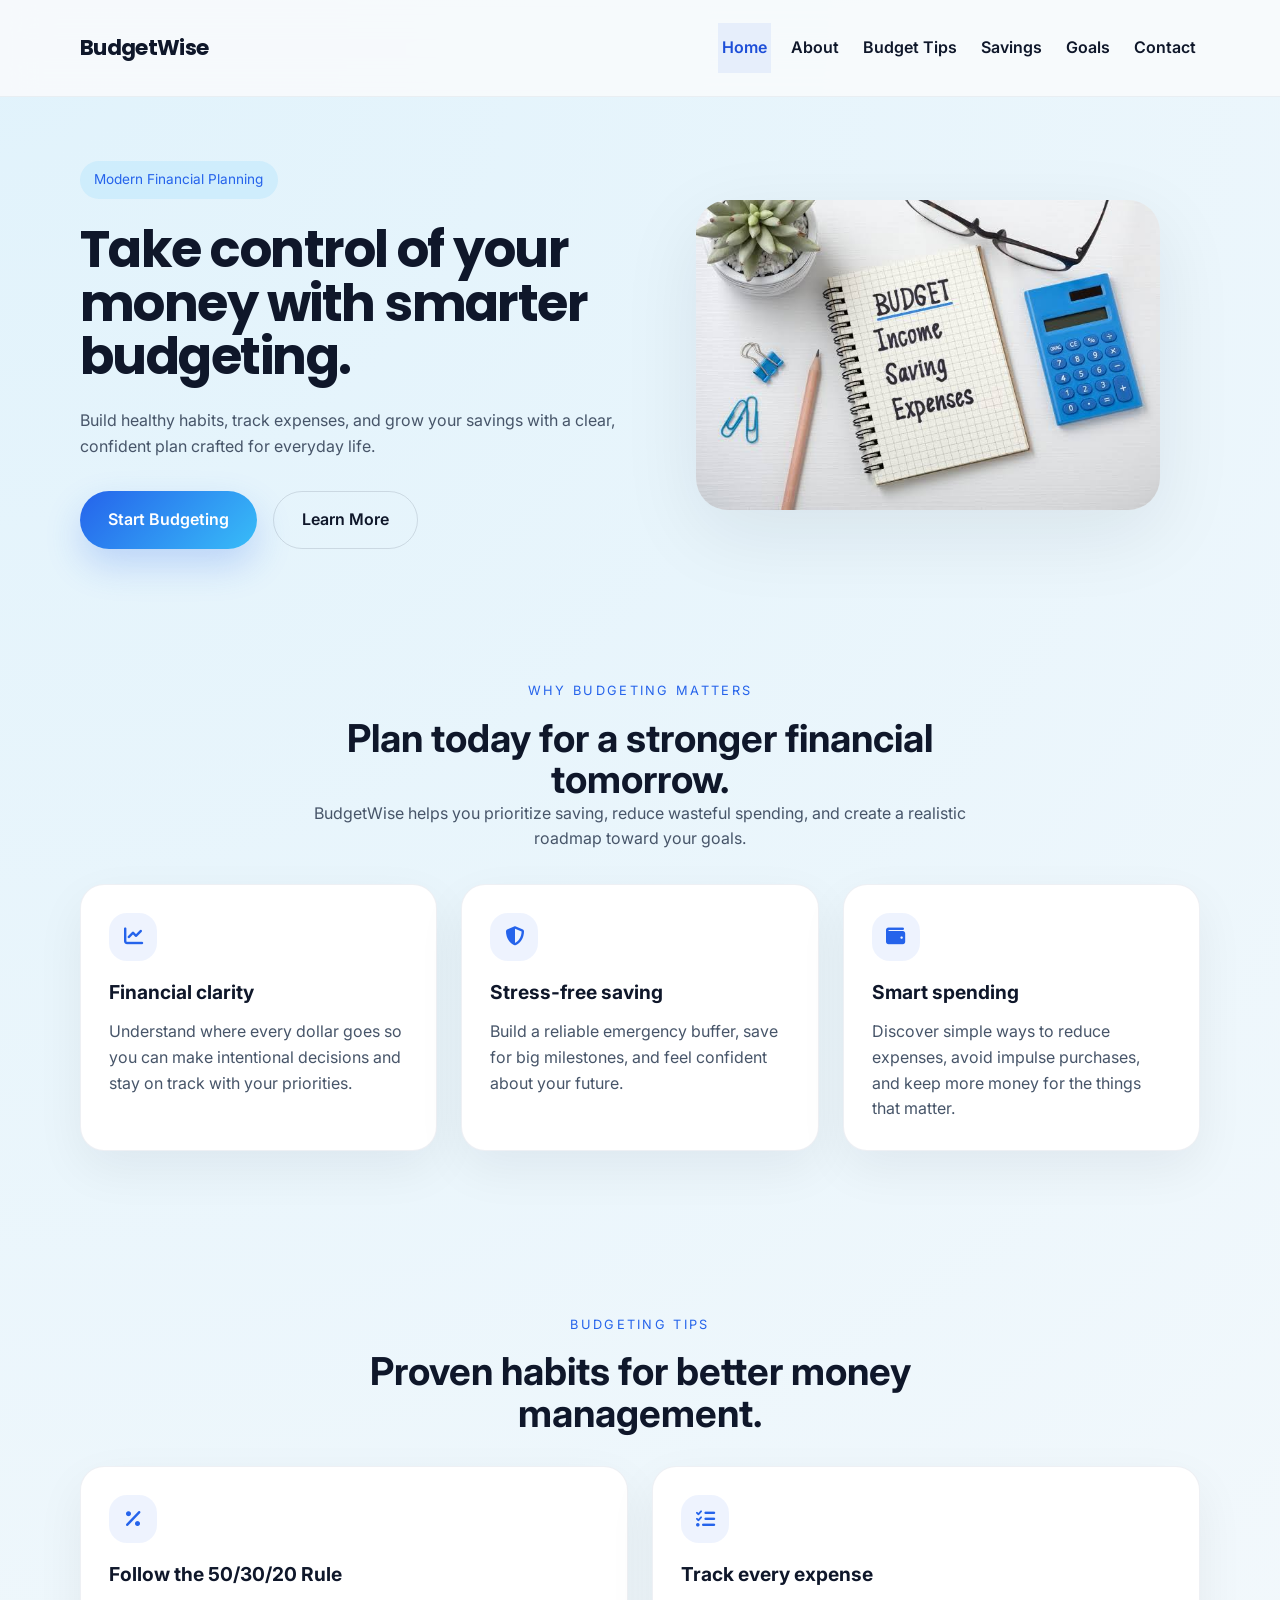
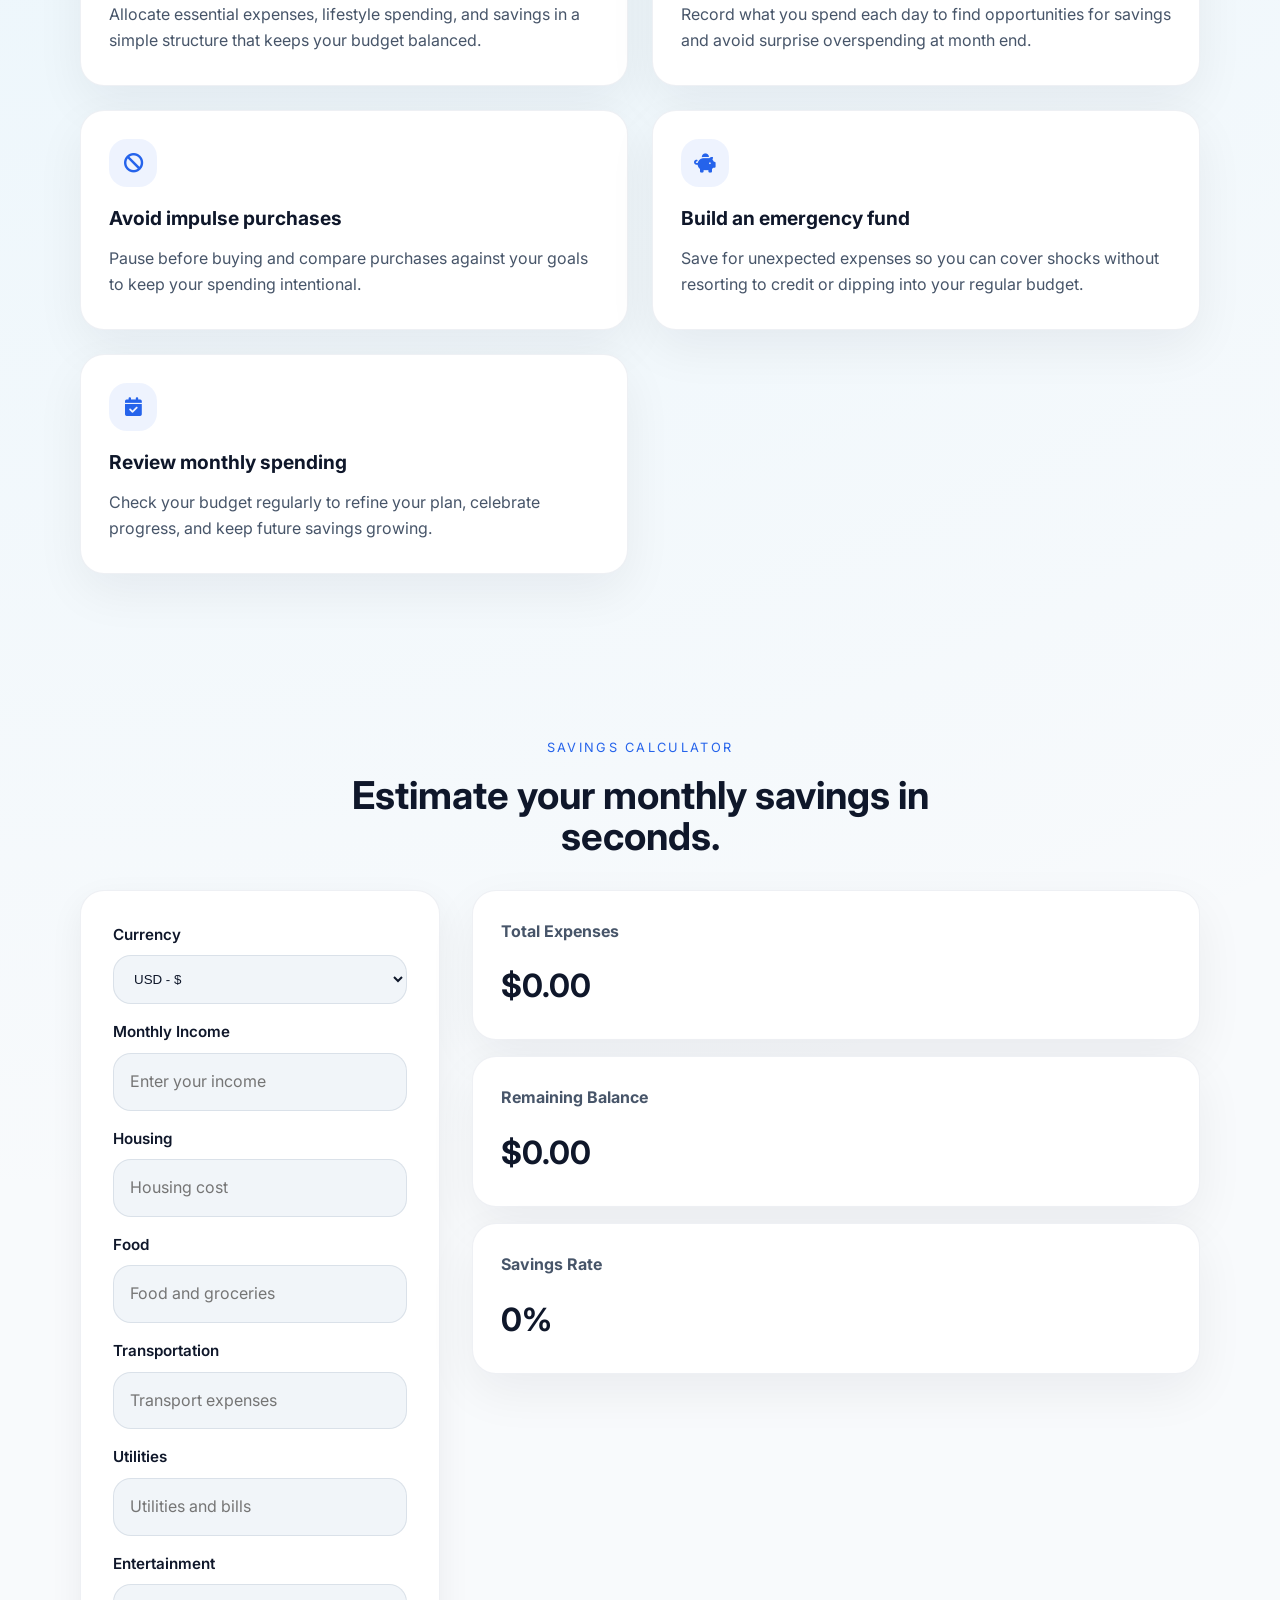
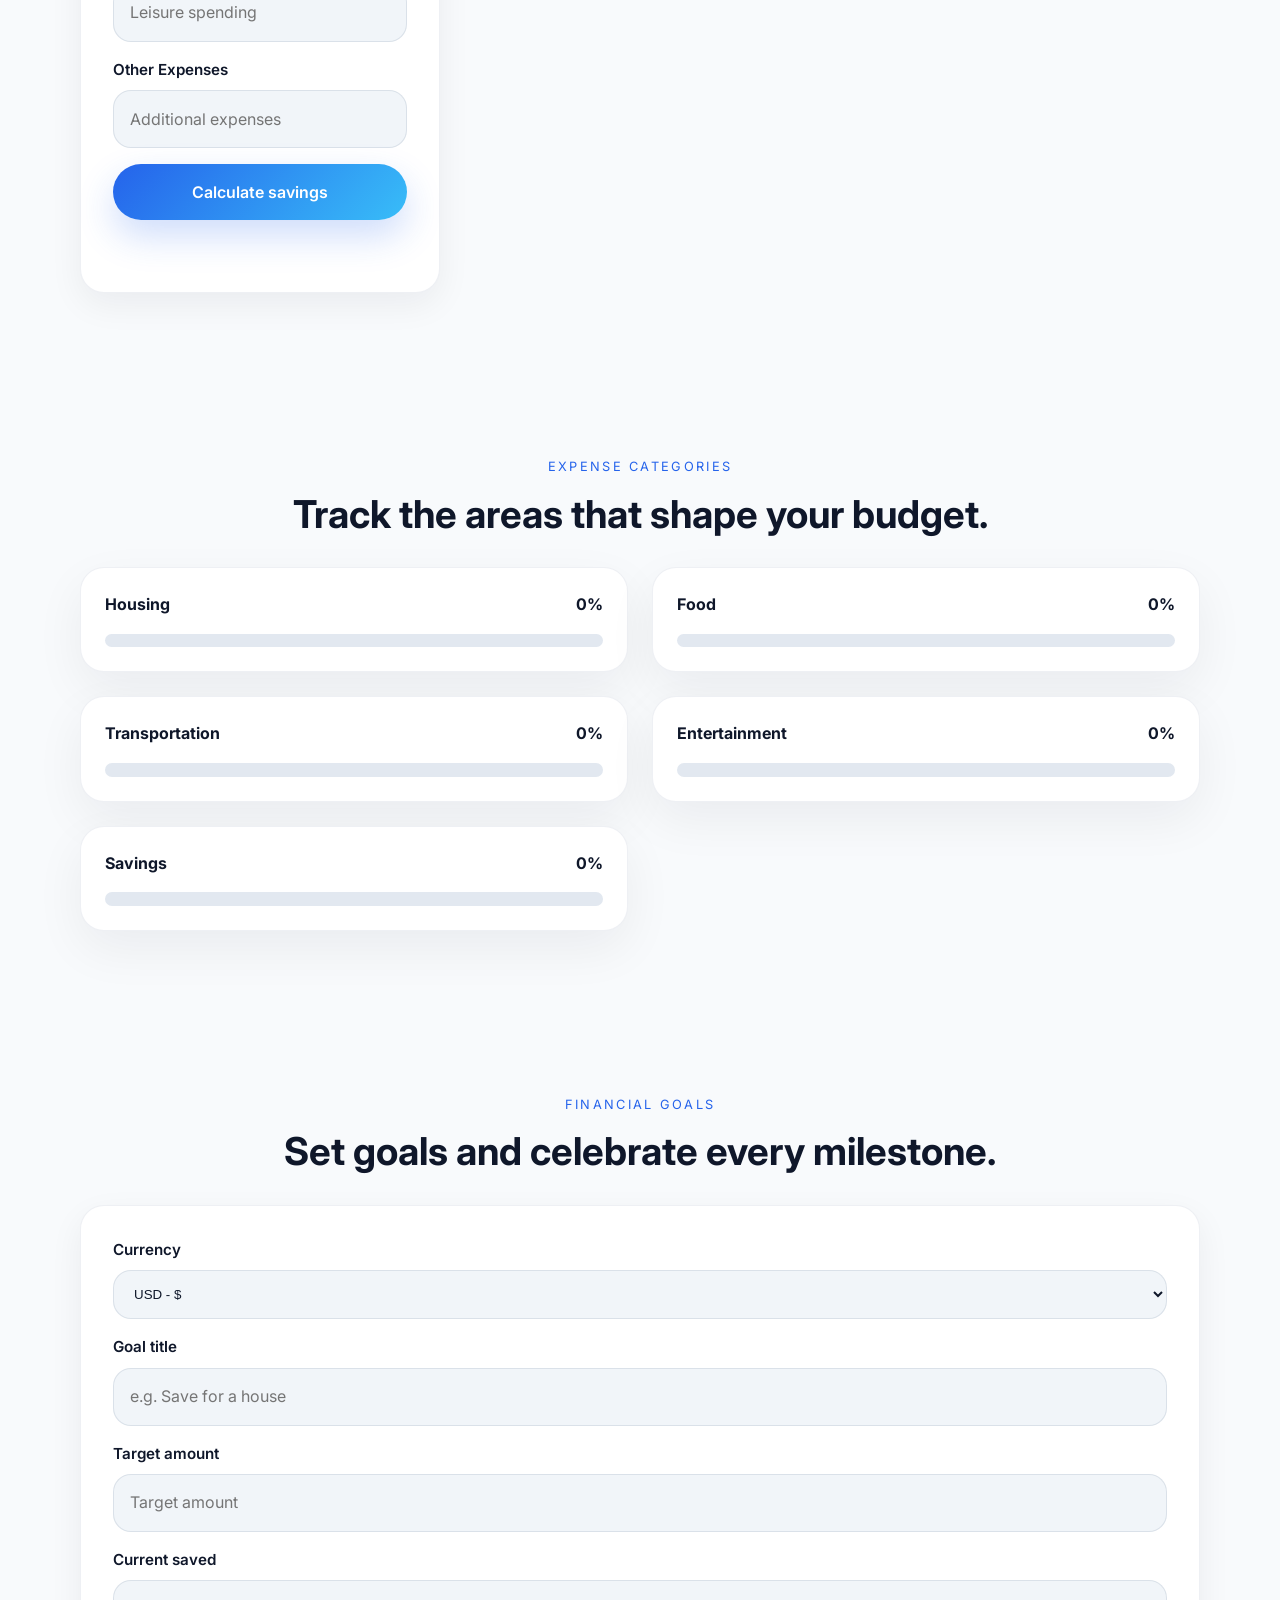
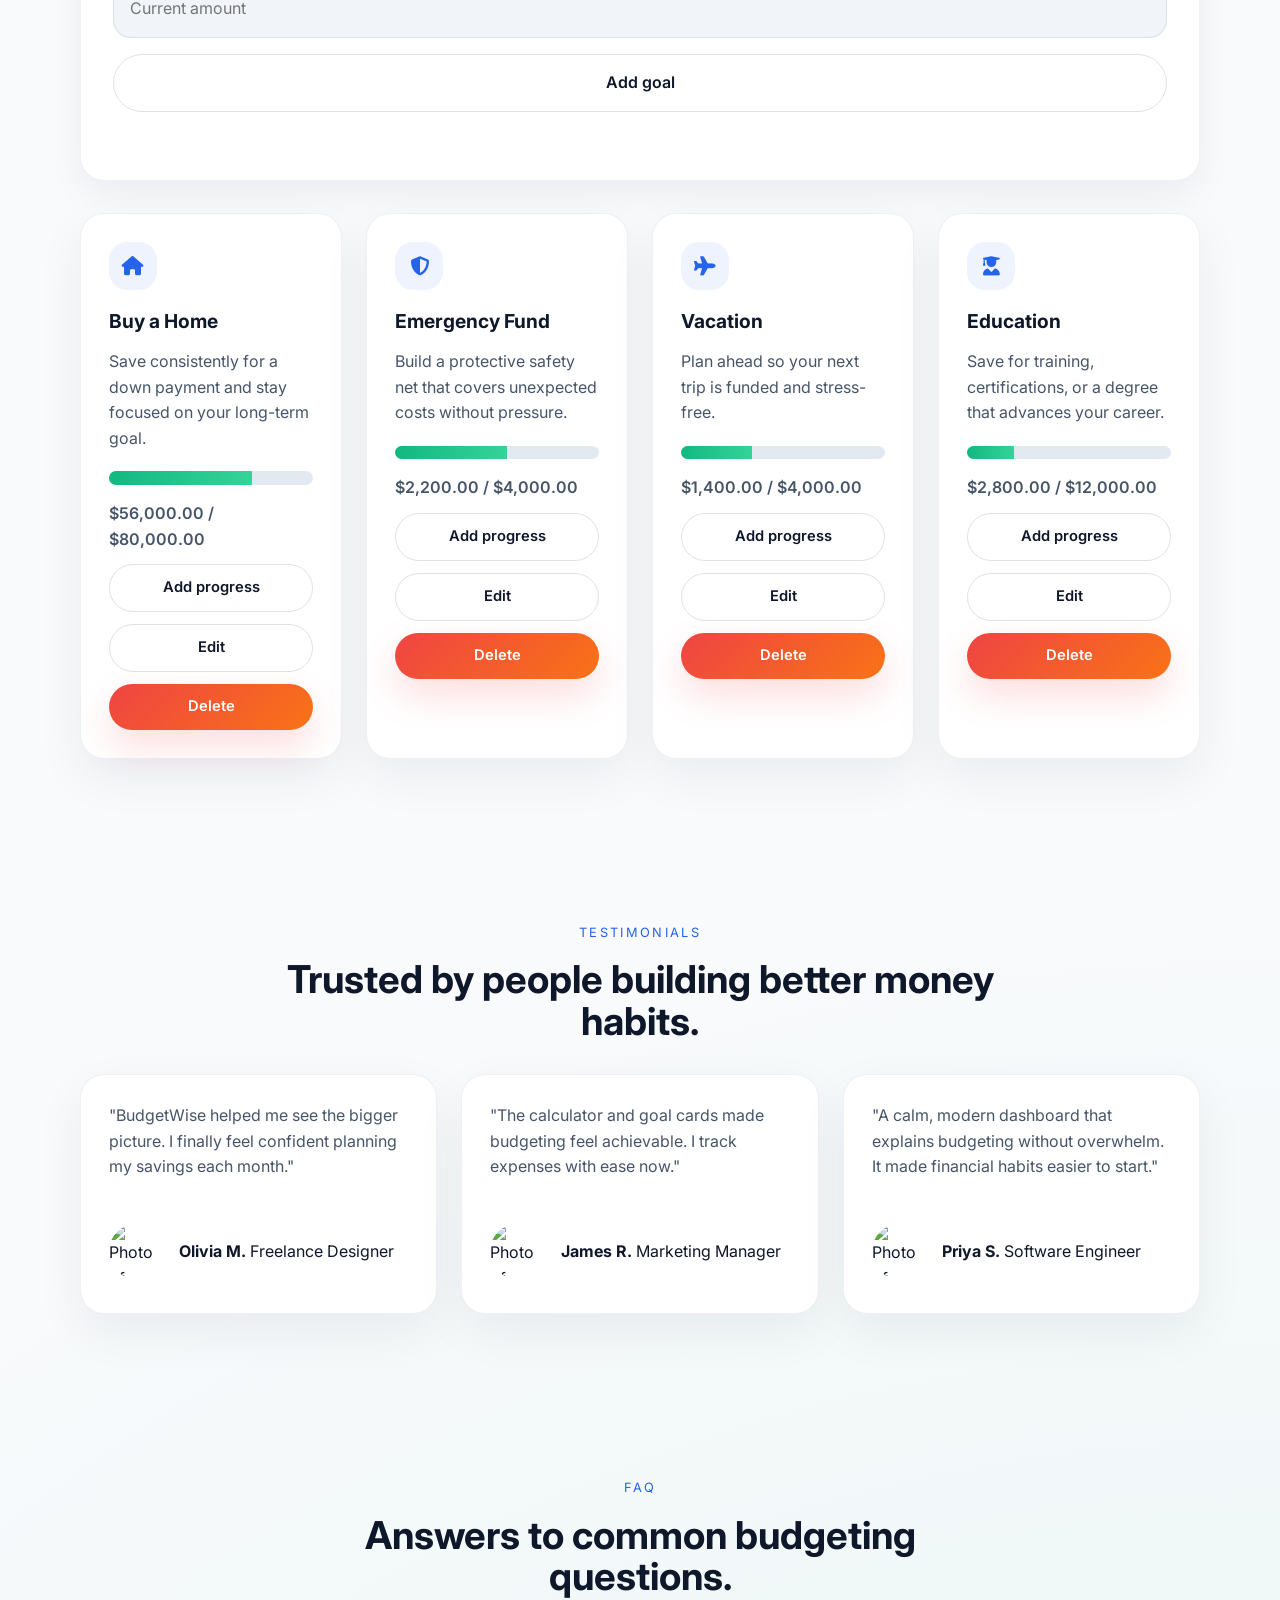
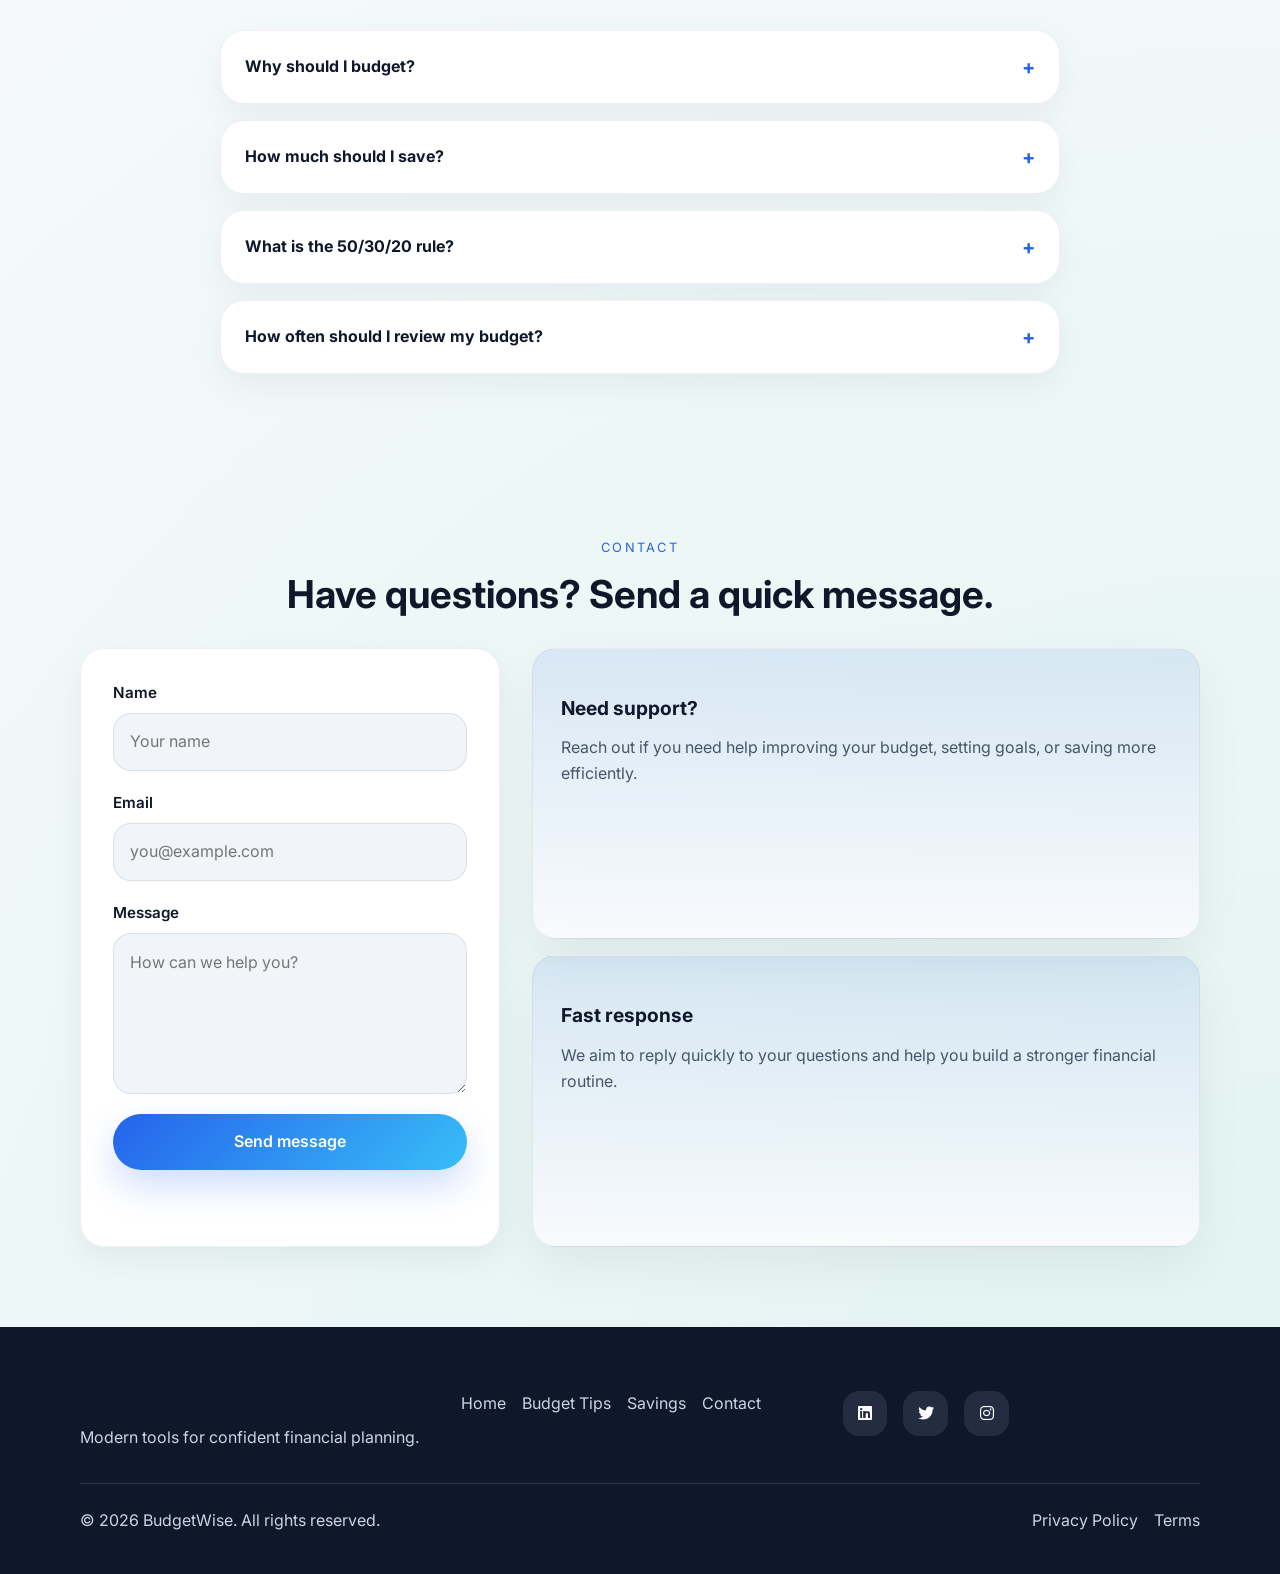
==== index.html @ bda5cc08 "copilot-diagnostic-temp-commit" ====
﻿<!DOCTYPE html>
<html lang="en">
<head>
  <meta charset="UTF-8" />
  <meta name="viewport" content="width=device-width, initial-scale=1.0" />
  <title>BudgetWise | Financial Advice & Budgeting</title>
  <link rel="preconnect" href="https://fonts.googleapis.com" />
  <link rel="preconnect" href="https://fonts.gstatic.com" crossorigin />
  <link href="https://fonts.googleapis.com/css2?family=Inter:wght@400;500;600;700&family=Poppins:wght@600;700&display=swap" rel="stylesheet" />
  <link rel="stylesheet" href="css/style.css" />
  <link rel="stylesheet" href="https://cdnjs.cloudflare.com/ajax/libs/font-awesome/6.5.1/css/all.min.css" crossorigin="anonymous" referrerpolicy="no-referrer" />
</head>
<body>
  <header class="site-header">
    <div class="container header-inner">
      <a href="index.html" class="logo">BudgetWise</a>
      <button class="nav-toggle" aria-controls="main-navigation" aria-expanded="false" aria-label="Toggle navigation">
        <span></span>
        <span></span>
        <span></span>
      </button>
      <nav id="main-navigation" class="nav-menu" aria-label="Primary">
        <ul class="nav-list">
          <li><a href="index.html" class="nav-link active">Home</a></li>
          <li><a href="about.html" class="nav-link">About</a></li>
          <li><a href="budgettips.html" class="nav-link">Budget Tips</a></li>
          <li><a href="savings.html" class="nav-link">Savings</a></li>
          <li><a href="goals.html" class="nav-link">Goals</a></li>
          <li><a href="contact.html" class="nav-link">Contact</a></li>
        </ul>
      </nav>
    </div>
  </header>

  <main>
    <section id="home" class="hero section--hero">
      <div class="container hero-grid">
        <div class="hero-content reveal">
          <span class="eyebrow">Modern Financial Planning</span>
          <h1>Take control of your money with smarter budgeting.</h1>
          <p>Build healthy habits, track expenses, and grow your savings with a clear, confident plan crafted for everyday life.</p>
          <div class="hero-actions">
            <a href="savings.html" class="btn btn-primary">Start Budgeting</a>
            <a href="about.html" class="btn btn-secondary">Learn More</a>
          </div>
        </div>
        <div class="hero-image reveal">
          <figure>
            <img src="images/hero1.jpg" alt="Woman reviewing her budget on a laptop with financial charts" loading="lazy" />
          </figure>
        </div>
      </div>
    </section>

    <section id="about" class="section about-section">
      <div class="container section-header reveal">
        <span class="section-label">Why budgeting matters</span>
        <h2>Plan today for a stronger financial tomorrow.</h2>
        <p>BudgetWise helps you prioritize saving, reduce wasteful spending, and create a realistic roadmap toward your goals.</p>
      </div>
      <div class="container about-grid">
        <article class="feature-card reveal">
          <div class="feature-icon"><i class="fas fa-chart-line" aria-hidden="true"></i></div>
          <h3>Financial clarity</h3>
          <p>Understand where every dollar goes so you can make intentional decisions and stay on track with your priorities.</p>
        </article>
        <article class="feature-card reveal">
          <div class="feature-icon"><i class="fas fa-shield-halved" aria-hidden="true"></i></div>
          <h3>Stress-free saving</h3>
          <p>Build a reliable emergency buffer, save for big milestones, and feel confident about your future.</p>
        </article>
        <article class="feature-card reveal">
          <div class="feature-icon"><i class="fas fa-wallet" aria-hidden="true"></i></div>
          <h3>Smart spending</h3>
          <p>Discover simple ways to reduce expenses, avoid impulse purchases, and keep more money for the things that matter.</p>
        </article>
      </div>
    </section>

    <section id="tips" class="section tips-section">
      <div class="container section-header reveal">
        <span class="section-label">Budgeting tips</span>
        <h2>Proven habits for better money management.</h2>
      </div>
      <div class="container tips-grid">
        <article class="tip-card reveal">
          <div class="tip-icon"><i class="fas fa-percent" aria-hidden="true"></i></div>
          <h3>Follow the 50/30/20 Rule</h3>
          <p>Allocate essential expenses, lifestyle spending, and savings in a simple structure that keeps your budget balanced.</p>
        </article>
        <article class="tip-card reveal">
          <div class="tip-icon"><i class="fas fa-list-check" aria-hidden="true"></i></div>
          <h3>Track every expense</h3>
          <p>Record what you spend each day to find opportunities for savings and avoid surprise overspending at month end.</p>
        </article>
        <article class="tip-card reveal">
          <div class="tip-icon"><i class="fas fa-ban" aria-hidden="true"></i></div>
          <h3>Avoid impulse purchases</h3>
          <p>Pause before buying and compare purchases against your goals to keep your spending intentional.</p>
        </article>
        <article class="tip-card reveal">
          <div class="tip-icon"><i class="fas fa-piggy-bank" aria-hidden="true"></i></div>
          <h3>Build an emergency fund</h3>
          <p>Save for unexpected expenses so you can cover shocks without resorting to credit or dipping into your regular budget.</p>
        </article>
        <article class="tip-card reveal">
          <div class="tip-icon"><i class="fas fa-calendar-check" aria-hidden="true"></i></div>
          <h3>Review monthly spending</h3>
          <p>Check your budget regularly to refine your plan, celebrate progress, and keep future savings growing.</p>
        </article>
      </div>
    </section>

    <section id="calculator" class="section calculator-section">
      <div class="container section-header reveal">
        <span class="section-label">Savings calculator</span>
        <h2>Estimate your monthly savings in seconds.</h2>
      </div>
      <div class="container calculator-grid reveal">
        <form id="savings-form" class="calculator-form" novalidate>
          <div class="field-group">
            <label for="currency">Currency</label>
            <select id="currency" name="currency" class="currency-select">
              <option value="USD">USD - $</option>
              <option value="EUR">EUR - €</option>
              <option value="GBP">GBP - £</option>
              <option value="AUD">AUD - A$</option>
              <option value="CAD">CAD - C$</option>
              <option value="JPY">JPY - ¥</option>
              <option value="SGD">SGD - S$</option>
            </select>
          </div>
          <div class="field-group">
            <label for="income">Monthly Income</label>
            <input type="number" id="income" name="income" min="0" step="0.01" placeholder="Enter your income" required />
          </div>
          <div class="field-group">
            <label for="housing">Housing</label>
            <input type="number" id="housing" name="housing" min="0" step="0.01" placeholder="Housing cost" required />
          </div>
          <div class="field-group">
            <label for="food">Food</label>
            <input type="number" id="food" name="food" min="0" step="0.01" placeholder="Food and groceries" required />
          </div>
          <div class="field-group">
            <label for="transportation">Transportation</label>
            <input type="number" id="transportation" name="transportation" min="0" step="0.01" placeholder="Transport expenses" required />
          </div>
          <div class="field-group">
            <label for="utilities">Utilities</label>
            <input type="number" id="utilities" name="utilities" min="0" step="0.01" placeholder="Utilities and bills" required />
          </div>
          <div class="field-group">
            <label for="entertainment">Entertainment</label>
            <input type="number" id="entertainment" name="entertainment" min="0" step="0.01" placeholder="Leisure spending" required />
          </div>
          <div class="field-group">
            <label for="other">Other Expenses</label>
            <input type="number" id="other" name="other" min="0" step="0.01" placeholder="Additional expenses" required />
          </div>
          <button type="submit" class="btn btn-primary">Calculate savings</button>
          <p class="calculator-message" id="calculator-message" aria-live="polite"></p>
        </form>
        <div class="calculator-output">
          <div class="output-card reveal">
            <h3>Total Expenses</h3>
            <p class="output-value" id="total-expenses">$0.00</p>
          </div>
          <div class="output-card reveal">
            <h3>Remaining Balance</h3>
            <p class="output-value" id="remaining-balance">$0.00</p>
          </div>
          <div class="output-card reveal">
            <h3>Savings Rate</h3>
            <p class="output-value" id="savings-rate">0%</p>
          </div>
        </div>
      </div>
    </section>

    <section class="section categories-section">
      <div class="container section-header reveal">
        <span class="section-label">Expense categories</span>
        <h2>Track the areas that shape your budget.</h2>
      </div>
      <div class="container categories-grid reveal">
        <article class="category-card" data-category="Housing">
          <div class="category-label"><span>Housing</span><strong class="category-value">0%</strong></div>
          <div class="progress-bar"><span data-category="housing" style="--progress:0%"></span></div>
        </article>
        <article class="category-card" data-category="Food">
          <div class="category-label"><span>Food</span><strong class="category-value">0%</strong></div>
          <div class="progress-bar"><span data-category="food" style="--progress:0%"></span></div>
        </article>
        <article class="category-card" data-category="Transportation">
          <div class="category-label"><span>Transportation</span><strong class="category-value">0%</strong></div>
          <div class="progress-bar"><span data-category="transportation" style="--progress:0%"></span></div>
        </article>
        <article class="category-card" data-category="Entertainment">
          <div class="category-label"><span>Entertainment</span><strong class="category-value">0%</strong></div>
          <div class="progress-bar"><span data-category="entertainment" style="--progress:0%"></span></div>
        </article>
        <article class="category-card" data-category="Savings">
          <div class="category-label"><span>Savings</span><strong class="category-value">0%</strong></div>
          <div class="progress-bar"><span data-category="savings" style="--progress:0%"></span></div>
        </article>
      </div>
    </section>

    <section id="goals" class="section goals-section">
      <div class="container section-header reveal">
        <span class="section-label">Financial goals</span>
        <h2>Set goals and celebrate every milestone.</h2>
      </div>
      <div class="container goal-toolbar reveal">
        <form id="goal-form" class="goal-form" novalidate>
          <div class="field-group">
            <label for="goal-currency">Currency</label>
            <select id="goal-currency" name="goalCurrency" class="currency-select">
              <option value="USD">USD - $</option>
              <option value="EUR">EUR - €</option>
              <option value="GBP">GBP - £</option>
              <option value="AUD">AUD - A$</option>
              <option value="CAD">CAD - C$</option>
              <option value="JPY">JPY - ¥</option>
              <option value="SGD">SGD - S$</option>
            </select>
          </div>
          <div class="field-group">
            <label for="goal-title">Goal title</label>
            <input type="text" id="goal-title" name="goalTitle" placeholder="e.g. Save for a house" required />
          </div>
          <div class="field-group">
            <label for="goal-target">Target amount</label>
            <input type="number" id="goal-target" name="goalTarget" min="0" step="100" placeholder="Target amount" required />
          </div>
          <div class="field-group">
            <label for="goal-current">Current saved</label>
            <input type="number" id="goal-current" name="goalCurrent" min="0" step="100" placeholder="Current amount" required />
          </div>
          <button type="submit" class="btn btn-secondary">Add goal</button>
          <p class="goal-feedback" id="goal-feedback" aria-live="polite"></p>
        </form>
      </div>
      <div class="container goals-grid" id="goals-grid"></div>
    </section>

    <section class="section testimonials-section">
      <div class="container section-header reveal">
        <span class="section-label">Testimonials</span>
        <h2>Trusted by people building better money habits.</h2>
      </div>
      <div class="container testimonials-grid">
        <article class="testimonial-card reveal">
          <p>"BudgetWise helped me see the bigger picture. I finally feel confident planning my savings each month."</p>
          <div class="testimonial-meta">
            <img src="https://images.unsplash.com/photo-1502685104226-ee32379fefbe?auto=format&fit=crop&w=80&q=80" alt="Photo of Olivia" />
            <div>
              <strong>Olivia M.</strong>
              <span>Freelance Designer</span>
            </div>
          </div>
        </article>
        <article class="testimonial-card reveal">
          <p>"The calculator and goal cards made budgeting feel achievable. I track expenses with ease now."</p>
          <div class="testimonial-meta">
            <img src="https://images.unsplash.com/photo-1544005313-94ddf0286df2?auto=format&fit=crop&w=80&q=80" alt="Photo of James" />
            <div>
              <strong>James R.</strong>
              <span>Marketing Manager</span>
            </div>
          </div>
        </article>
        <article class="testimonial-card reveal">
          <p>"A calm, modern dashboard that explains budgeting without overwhelm. It made financial habits easier to start."</p>
          <div class="testimonial-meta">
            <img src="https://images.unsplash.com/photo-1544723795-3fb6469f5b39?auto=format&fit=crop&w=80&q=80" alt="Photo of Priya" />
            <div>
              <strong>Priya S.</strong>
              <span>Software Engineer</span>
            </div>
          </div>
        </article>
      </div>
    </section>

    <section class="section faq-section">
      <div class="container section-header reveal">
        <span class="section-label">FAQ</span>
        <h2>Answers to common budgeting questions.</h2>
      </div>
      <div class="container faq-list">
        <article class="faq-item reveal">
          <button class="faq-question" aria-expanded="false">Why should I budget?</button>
          <div class="faq-answer" hidden>
            <p>Budgeting gives you control over your money, helps reduce stress, and makes it easier to reach financial goals faster.</p>
          </div>
        </article>
        <article class="faq-item reveal">
          <button class="faq-question" aria-expanded="false">How much should I save?</button>
          <div class="faq-answer" hidden>
            <p>A good starting point is saving at least 20% of your income. Adjust this depending on your goals, expenses, and financial situation.</p>
          </div>
        </article>
        <article class="faq-item reveal">
          <button class="faq-question" aria-expanded="false">What is the 50/30/20 rule?</button>
          <div class="faq-answer" hidden>
            <p>It is a budgeting guideline: 50% for needs, 30% for wants, and 20% for savings and debt repayment.</p>
          </div>
        </article>
        <article class="faq-item reveal">
          <button class="faq-question" aria-expanded="false">How often should I review my budget?</button>
          <div class="faq-answer" hidden>
            <p>Review your budget at least once a month, and revisit it whenever your income or expenses change significantly.</p>
          </div>
        </article>
      </div>
    </section>

    <section id="contact" class="section contact-section">
      <div class="container section-header reveal">
        <span class="section-label">Contact</span>
        <h2>Have questions? Send a quick message.</h2>
      </div>
      <div class="container contact-grid reveal">
        <form id="contact-form" class="contact-form" novalidate>
          <div class="field-group">
            <label for="contact-name">Name</label>
            <input type="text" id="contact-name" name="name" placeholder="Your name" required />
          </div>
          <div class="field-group">
            <label for="contact-email">Email</label>
            <input type="email" id="contact-email" name="email" placeholder="you@example.com" required />
          </div>
          <div class="field-group">
            <label for="contact-message">Message</label>
            <textarea id="contact-message" name="message" rows="5" placeholder="How can we help you?" required></textarea>
          </div>
          <button type="submit" class="btn btn-primary">Send message</button>
          <p class="form-feedback" id="form-feedback" aria-live="polite"></p>
        </form>
        <div class="contact-details">
          <div class="contact-card">
            <h3>Need support?</h3>
            <p>Reach out if you need help improving your budget, setting goals, or saving more efficiently.</p>
          </div>
          <div class="contact-card">
            <h3>Fast response</h3>
            <p>We aim to reply quickly to your questions and help you build a stronger financial routine.</p>
          </div>
        </div>
      </div>
    </section>
  </main>

  <footer class="site-footer">
    <div class="container footer-grid">
      <div>
        <a href="index.html" class="footer-logo">BudgetWise</a>
        <p>Modern tools for confident financial planning.</p>
      </div>
      <div class="footer-links">
        <a href="index.html">Home</a>
        <a href="budgettips.html">Budget Tips</a>
        <a href="savings.html">Savings</a>
        <a href="contact.html">Contact</a>
      </div>
      <div class="footer-social">
        <a href="#" aria-label="LinkedIn"><i class="fab fa-linkedin" aria-hidden="true"></i></a>
        <a href="#" aria-label="Twitter"><i class="fab fa-twitter" aria-hidden="true"></i></a>
        <a href="#" aria-label="Instagram"><i class="fab fa-instagram" aria-hidden="true"></i></a>
      </div>
    </div>
    <div class="container footer-bottom">
      <p>&copy; 2026 BudgetWise. All rights reserved.</p>
      <div class="footer-legal">
        <a href="#">Privacy Policy</a>
        <a href="#">Terms</a>
      </div>
    </div>
  </footer>

  <script src="js/index.js"></script>
</body>
</html>
---- css/style.css ----
﻿:root {
  --bg: #f8fafc;
  --surface: #ffffff;
  --surface-soft: #e2e8f0;
  --surface-muted: #f1f5f9;
  --text-primary: #0f172a;
  --text-secondary: #475569;
  --text-light: #64748b;
  --primary: #2563eb;
  --primary-dark: #1d4ed8;
  --secondary: #10b981;
  --accent: #38bdf8;
  --shadow: 0 24px 80px rgba(15, 23, 42, 0.08);
  --radius: 24px;
  --border: rgba(148, 163, 184, 0.16);
}

/* Global Resets */
* {
  box-sizing: border-box;
}

html {
  scroll-behavior: smooth;
}

body {
  margin: 0;
  font-family: 'Inter', sans-serif;
  background: radial-gradient(circle at top left, rgba(56, 189, 248, 0.12), transparent 35%),
    radial-gradient(circle at bottom right, rgba(16, 185, 129, 0.1), transparent 28%),
    var(--bg);
  color: var(--text-primary);
  line-height: 1.6;
}

img {
  max-width: 100%;
  display: block;
}

a {
  color: inherit;
  text-decoration: none;
}

button,
input,
textarea {
  font: inherit;
}

button {
  cursor: pointer;
}

.container {
  width: min(1120px, calc(100% - 2rem));
  margin: 0 auto;
}

.section {
  padding: 5rem 0;
}

.section-header {
  max-width: 720px;
  margin: 0 auto 2rem;
  text-align: center;
}

.section-label {
  display: inline-flex;
  align-items: center;
  gap: 0.5rem;
  text-transform: uppercase;
  letter-spacing: 0.18em;
  font-size: 0.8rem;
  color: var(--primary);
  margin-bottom: 1rem;
}

h1,
h2,
h3,
h4 {
  margin: 0;
}

h1 {
  font-family: 'Poppins', sans-serif;
  font-size: clamp(2.4rem, 4vw, 4rem);
  line-height: 1.05;
  letter-spacing: -0.03em;
}

h2 {
  font-size: clamp(2rem, 3vw, 2.75rem);
  line-height: 1.08;
}

h3 {
  font-size: 1.2rem;
}

p {
  color: var(--text-secondary);
  margin: 0;
}

.btn {
  display: inline-flex;
  align-items: center;
  justify-content: center;
  gap: 0.5rem;
  padding: 0.95rem 1.75rem;
  border-radius: 999px;
  border: none;
  transition: transform 0.3s ease, box-shadow 0.3s ease, background-color 0.3s ease;
  font-weight: 600;
}

.btn:hover {
  transform: translateY(-2px);
}

.btn-primary {
  background: linear-gradient(135deg, var(--primary), var(--accent));
  color: #ffffff;
  box-shadow: 0 16px 36px rgba(37, 99, 235, 0.22);
}

.btn-primary:hover {
  background: linear-gradient(135deg, #1d4ed8, #22d3ee);
}

.btn-secondary {
  background: transparent;
  color: var(--text-primary);
  border: 1px solid rgba(15, 23, 42, 0.12);
}

.btn-secondary:hover {
  background: rgba(255, 255, 255, 0.85);
}

.btn-danger {
  background: linear-gradient(135deg, #ef4444, #f97316);
  color: #ffffff;
  box-shadow: 0 16px 36px rgba(239, 68, 68, 0.18);
}

.btn-danger:hover {
  background: linear-gradient(135deg, #dc2626, #ea580c);
}

.site-header {
  position: sticky;
  top: 0;
  z-index: 100;
  backdrop-filter: blur(16px);
  background-color: rgba(248, 250, 252, 0.92);
  border-bottom: 1px solid rgba(148, 163, 184, 0.14);
}

.header-inner {
  display: flex;
  align-items: center;
  justify-content: space-between;
  gap: 1rem;
  min-height: 5.25rem;
}

.logo,
.footer-logo {
  font-family: 'Poppins', sans-serif;
  font-size: 1.35rem;
  font-weight: 700;
  letter-spacing: -0.03em;
  color: var(--text-primary);
}

.nav-menu {
  position: absolute;
  inset: 5.25rem 1rem auto auto;
  width: min(90%, 320px);
  background: rgba(255, 255, 255, 0.98);
  border: 1px solid rgba(148, 163, 184, 0.18);
  border-radius: 22px;
  box-shadow: 0 24px 80px rgba(15, 23, 42, 0.08);
  transform: translateY(-10px);
  opacity: 0;
  visibility: hidden;
  transition: opacity 0.25s ease, transform 0.25s ease;
}

.nav-menu.active {
  opacity: 1;
  visibility: visible;
  transform: translateY(0);
}

.nav-list {
  list-style: none;
  margin: 0;
  padding: 1rem;
  display: grid;
  gap: 0.5rem;
}

.nav-link {
  display: block;
  padding: 0.95rem 1rem;
  border-radius: 16px;
  color: var(--text-primary);
  font-weight: 600;
  transition: background 0.25s ease, color 0.25s ease;
}

.nav-link:hover,
.nav-link.active {
  background: rgba(37, 99, 235, 0.08);
  color: var(--primary-dark);
}

.nav-toggle {
  display: inline-flex;
  flex-direction: column;
  justify-content: space-between;
  width: 2.2rem;
  height: 1.5rem;
  border: none;
  background: transparent;
  padding: 0;
}

.nav-toggle span {
  display: block;
  height: 2px;
  width: 100%;
  background: var(--text-primary);
  border-radius: 999px;
}

.hero {
  padding-top: 4rem;
  padding-bottom: 3rem;
}

.hero-grid {
  display: grid;
  gap: 2rem;
  align-items: center;
}

.hero-content {
  max-width: 620px;
}

.eyebrow {
  display: inline-flex;
  align-items: center;
  background: rgba(56, 189, 248, 0.12);
  color: var(--primary);
  padding: 0.5rem 0.9rem;
  border-radius: 999px;
  font-size: 0.85rem;
  margin-bottom: 1.5rem;
}

.hero-content p {
  margin: 1.5rem 0 2rem;
  font-size: 1rem;
  max-width: 44rem;
}

.hero-actions {
  display: flex;
  flex-wrap: wrap;
  gap: 1rem;
}

.hero-image figure {
  overflow: hidden;
  border-radius: 32px;
  box-shadow: var(--shadow);
}

.hero-image img {
  width: 100%;
  height: auto;
  display: block;
  transition: transform 0.8s ease;
}

.hero-image:hover img {
  transform: translateY(-6px) scale(1.02);
}

.about-grid,
.tips-grid,
.goals-grid,
.testimonials-grid,
.categories-grid {
  display: grid;
  gap: 1.5rem;
}

.about-grid {
  grid-template-columns: repeat(auto-fit, minmax(240px, 1fr));
}

.feature-card,
.tip-card,
.category-card,
.goal-card,
.testimonial-card,
.contact-card,
.output-card {
  background: var(--surface);
  border-radius: var(--radius);
  border: 1px solid var(--border);
  box-shadow: 0 18px 50px rgba(15, 23, 42, 0.06);
  padding: 1.75rem;
}

.feature-card h3,
.tip-card h3,
.goal-card h3,
.testimonial-card strong,
.contact-card h3 {
  margin-top: 1rem;
  margin-bottom: 0.75rem;
}

.feature-icon,
.tip-icon,
.goal-icon {
  width: 3rem;
  height: 3rem;
  border-radius: 18px;
  background: rgba(37, 99, 235, 0.08);
  display: grid;
  place-items: center;
  color: var(--primary);
  font-size: 1.2rem;
}

.tip-card {
  min-height: 220px;
}

.tips-grid {
  grid-template-columns: repeat(auto-fit, minmax(240px, 1fr));
}

.calculator-grid {
  display: grid;
  gap: 2rem;
  grid-template-columns: minmax(280px, 360px) 1fr;
  align-items: start;
}

.calculator-form {
  display: grid;
  gap: 1rem;
  padding: 2rem;
  background: var(--surface);
  border-radius: var(--radius);
  border: 1px solid var(--border);
  box-shadow: 0 12px 34px rgba(15, 23, 42, 0.06);
}

.field-group {
  display: grid;
  gap: 0.5rem;
}

.field-group label {
  font-size: 0.95rem;
  font-weight: 600;
  color: var(--text-primary);
}

.field-group input,
.field-group textarea,
.field-group select {
  width: 100%;
  padding: 0.95rem 1rem;
  border: 1px solid rgba(148, 163, 184, 0.25);
  border-radius: 18px;
  background: var(--surface-muted);
  color: var(--text-primary);
  transition: border-color 0.25s ease, box-shadow 0.25s ease;
}

.field-group input:focus,
.field-group textarea:focus,
.field-group select:focus {
  outline: none;
  border-color: var(--primary);
  box-shadow: 0 0 0 4px rgba(37, 99, 235, 0.12);
}

.calculator-message,
.form-feedback {
  min-height: 1.5rem;
  margin: 0;
  font-size: 0.95rem;
}

.calculator-output {
  display: grid;
  gap: 1rem;
}

.output-card h3 {
  font-size: 1rem;
  color: var(--text-secondary);
}

.output-value {
  margin-top: 1rem;
  font-size: 2rem;
  color: var(--text-primary);
  font-weight: 700;
}

.categories-grid {
  grid-template-columns: 1fr;
}

.category-card {
  padding: 1.5rem;
}

.category-label {
  display: flex;
  justify-content: space-between;
  gap: 1rem;
  margin-bottom: 1rem;
  color: var(--text-primary);
  font-weight: 700;
}

.progress-bar {
  width: 100%;
  height: 0.85rem;
  background: rgba(226, 232, 240, 1);
  border-radius: 999px;
  overflow: hidden;
}

.progress-bar span {
  display: block;
  width: var(--progress, 0%);
  height: 100%;
  background: linear-gradient(90deg, var(--primary), var(--accent));
  border-radius: 999px;
  transition: width 1.2s ease;
}

.goals-grid {
  grid-template-columns: repeat(auto-fit, minmax(240px, 1fr));
}

.goal-progress {
  margin-top: 1.25rem;
  height: 0.85rem;
  border-radius: 999px;
  background: rgba(226, 232, 240, 0.95);
  overflow: hidden;
}

.goal-progress span {
  display: block;
  width: var(--progress, 0%);
  height: 100%;
  background: linear-gradient(90deg, var(--secondary), #34d399);
  transition: width 1.2s ease;
}

.goal-toolbar {
  margin-bottom: 2rem;
}

.goal-form {
  display: grid;
  gap: 1rem;
  padding: 2rem;
  background: var(--surface);
  border-radius: var(--radius);
  border: 1px solid var(--border);
  box-shadow: 0 12px 34px rgba(15, 23, 42, 0.06);
}

.goal-feedback {
  min-height: 1.25rem;
  margin: 0;
  font-size: 0.95rem;
}

.goal-details {
  display: flex;
  justify-content: space-between;
  align-items: center;
  gap: 0.75rem;
  margin-top: 1rem;
  flex-wrap: wrap;
}

.goal-tracker {
  color: var(--text-secondary);
  font-weight: 600;
  min-width: 10rem;
}

.goal-actions {
  display: flex;
  flex-wrap: wrap;
  gap: 0.75rem;
 justify-content: space-between;
 align-items: center;
}

.goal-actions .btn {
 padding: 0.7rem 0.95rem;
 font-size: 0.92rem;
 flex: 1 1 9rem;
 min-width: 9rem;
}

.goal-action {
 min-width: 0;
 white-space: nowrap;
}

.goal-action[disabled] {
  opacity: 0.65;
  cursor: not-allowed;
}

@media (max-width: 767px) {
  .goal-details {
    flex-direction: column;
    align-items: stretch;
  }

  .goal-actions {
    justify-content: stretch;
  }

  .goal-actions .btn {
    width: 100%;
  }
}

.testimonials-grid {
  grid-template-columns: repeat(auto-fit, minmax(260px, 1fr));
}

.testimonial-card {
  display: grid;
  gap: 1.5rem;
}

.testimonial-meta {
  display: flex;
  align-items: center;
  gap: 1rem;
}

.testimonial-meta img {
  width: 3.4rem;
  height: 3.4rem;
  border-radius: 50%;
  object-fit: cover;
}

.faq-list {
  display: grid;
  gap: 1rem;
  max-width: 840px;
  margin: 0 auto;
}

.faq-item {
  background: var(--surface);
  border-radius: var(--radius);
  border: 1px solid var(--border);
  box-shadow: 0 12px 34px rgba(15, 23, 42, 0.05);
}

.faq-question {
  width: 100%;
  padding: 1.25rem 1.5rem;
  border: none;
  background: transparent;
  text-align: left;
  font-size: 1rem;
  font-weight: 700;
  color: var(--text-primary);
  display: flex;
  justify-content: space-between;
  align-items: center;
}

.faq-question::after {
  content: '+';
  font-size: 1.25rem;
  color: var(--primary);
  transition: transform 0.25s ease;
}

.faq-question[aria-expanded='true']::after {
  transform: rotate(45deg);
}

.faq-answer {
  padding: 0 1.5rem 1.5rem;
  color: var(--text-secondary);
}

.contact-grid {
  display: grid;
  gap: 2rem;
  grid-template-columns: minmax(280px, 420px) 1fr;
}

.contact-form {
  display: grid;
  gap: 1.25rem;
  padding: 2rem;
  border-radius: var(--radius);
  background: var(--surface);
  border: 1px solid var(--border);
  box-shadow: 0 12px 34px rgba(15, 23, 42, 0.06);
}

.contact-details {
  display: grid;
  gap: 1rem;
}

.contact-card {
  background: linear-gradient(180deg, rgba(37, 99, 235, 0.1), rgba(248, 250, 252, 1));
  padding: 1.75rem;
}

.contact-card h3 {
  margin-bottom: 0.75rem;
}

.site-footer {
  padding: 3rem 0 2rem;
  background: #0f172a;
  color: #e2e8f0;
}

.footer-grid {
  display: grid;
  gap: 1.5rem;
  grid-template-columns: repeat(auto-fit, minmax(200px, 1fr));
  align-items: start;
  margin-bottom: 2rem;
}

.site-footer p,
.footer-links a,
.footer-legal a {
  color: #cbd5e1;
}

.footer-links,
.footer-legal {
  display: flex;
  flex-wrap: wrap;
  gap: 1rem;
}

.footer-links a:hover,
.footer-legal a:hover {
  color: #ffffff;
}

.footer-social {
  display: flex;
  gap: 1rem;
}

.footer-social a {
  width: 2.8rem;
  height: 2.8rem;
  display: grid;
  place-items: center;
  border-radius: 16px;
  background: rgba(148, 163, 184, 0.15);
  color: #ffffff;
}

.footer-bottom {
  display: flex;
  flex-wrap: wrap;
  gap: 1rem;
  justify-content: space-between;
  align-items: center;
  border-top: 1px solid rgba(226, 232, 240, 0.14);
  padding-top: 1.5rem;
}

/* Reveal animation */
.reveal {
  opacity: 0;
  transform: translateY(30px);
  transition: opacity 0.8s ease, transform 0.8s ease;
}

.reveal.visible {
  opacity: 1;
  transform: translateY(0);
}

/* Responsive Breakpoints */
@media (min-width: 768px) {
  .nav-menu {
    position: static;
    width: auto;
    transform: none;
    opacity: 1;
    visibility: visible;
    background: transparent;
    border: none;
    box-shadow: none;
  }

  .nav-list {
    display: flex;
    align-items: center;
    gap: 1rem;
    padding: 0;
  }

  .nav-link {
    padding: 0.75rem 0.25rem;
    border-radius: 0;
  }

  .nav-toggle {
    display: none;
  }

  .hero-grid {
    grid-template-columns: minmax(0, 1fr) minmax(420px, 1fr);
  }

  .hero-image {
    justify-self: end;
  }

  .calculator-grid {
    grid-template-columns: 360px 1fr;
  }

  .categories-grid,
  .tips-grid {
    grid-template-columns: repeat(2, minmax(0, 1fr));
  }
}

@media (min-width: 1024px) {
  .header-inner {
    min-height: 6rem;
  }

  .site-footer {
    padding: 4rem 0 2.5rem;
  }

  .about-grid,
  .goals-grid,
  .testimonials-grid {
    grid-template-columns: repeat(3, minmax(0, 1fr));
  }

  .goals-grid {
    grid-template-columns: repeat(4, minmax(0, 1fr));
  }

  .testimonial-card {
    min-height: 240px;
  }
}

@media (max-width: 767px) {
  .site-header {
    padding: 0.5rem 0;
  }

  .nav-menu {
    width: calc(100% - 2rem);
    inset: 5.25rem 1rem auto auto;
  }

  .section {
    padding: 3rem 0;
  }

  .hero-actions {
    flex-direction: column;
    width: 100%;
  }

  .calculator-grid,
  .contact-grid {
    grid-template-columns: 1fr;
  }

  .contact-form,
  .contact-details,
  .calculator-form,
  .calculator-output {
    width: 100%;
  }

  .footer-bottom {
    flex-direction: column;
    align-items: flex-start;
  }
}

@media (max-width: 520px) {
  h1 {
    font-size: 2.4rem;
  }

  .field-group input,
  .field-group textarea,
  .btn {
    width: 100%;
  }
}
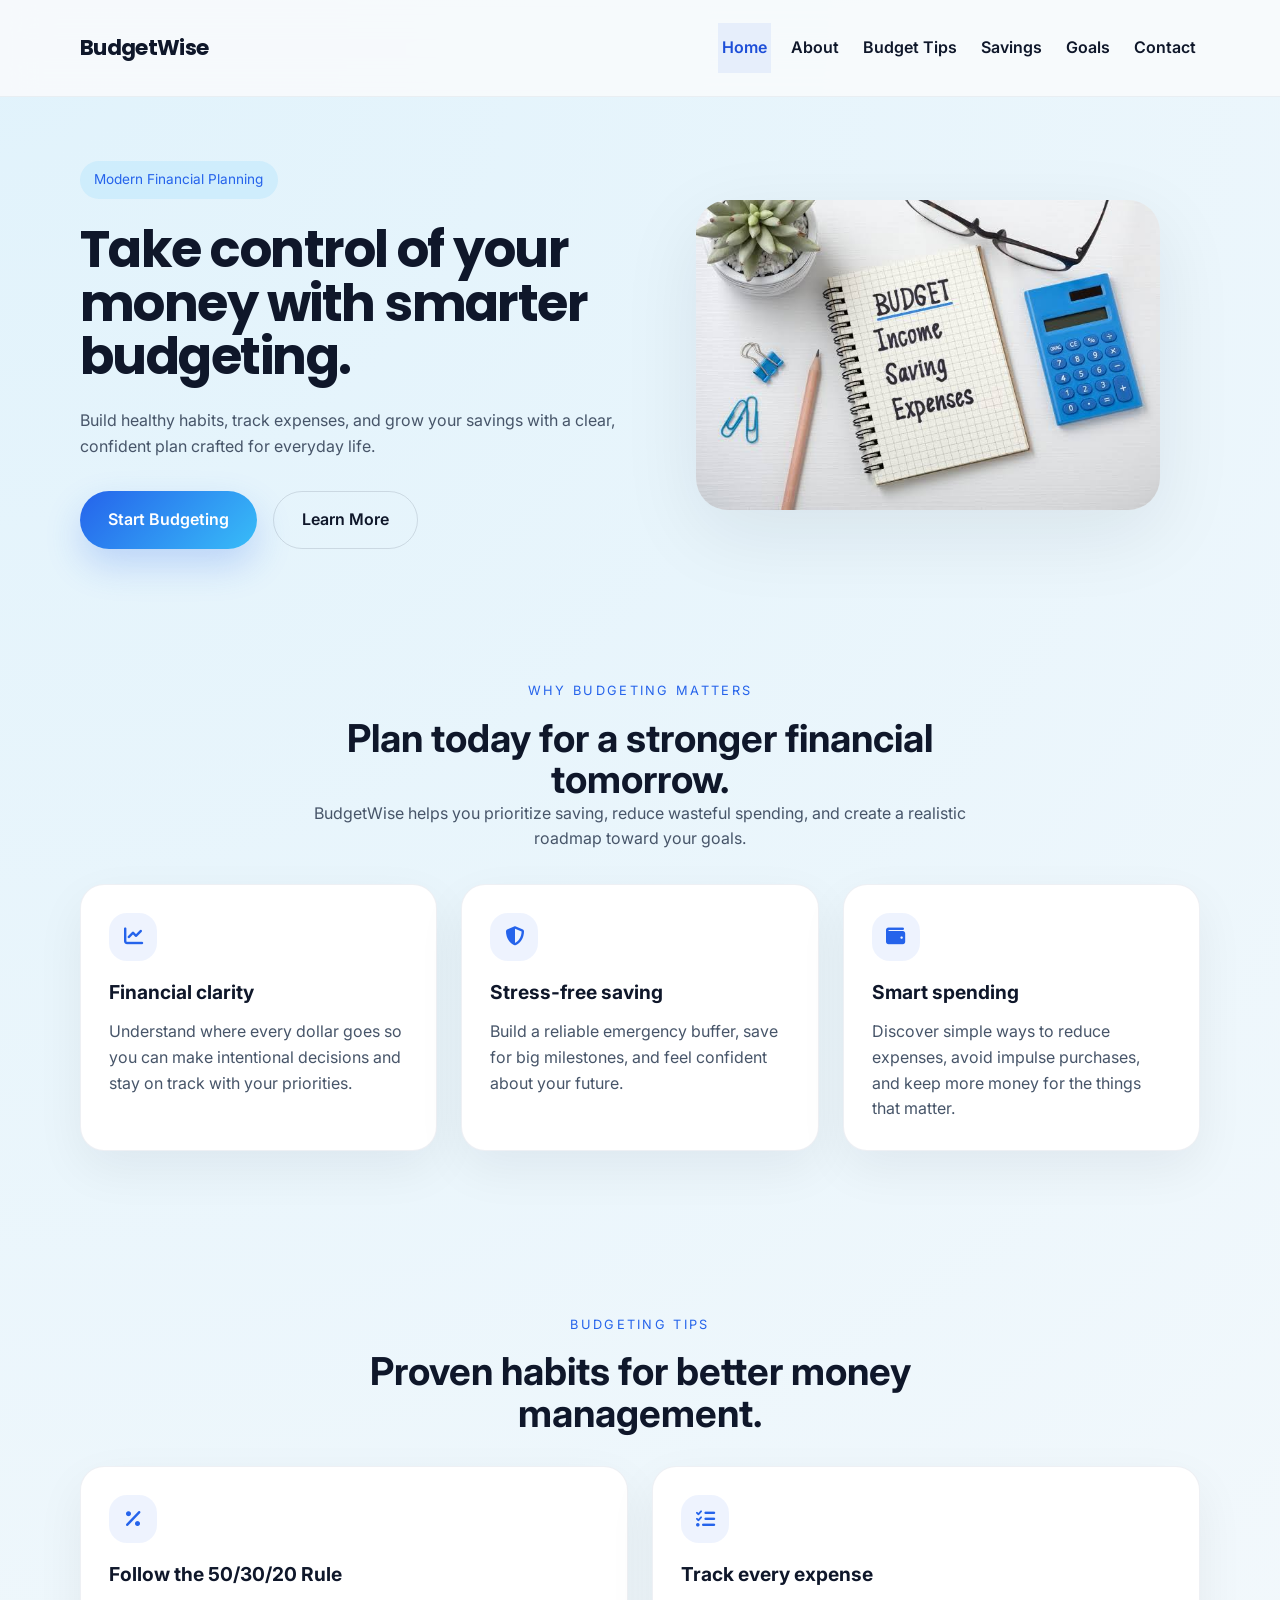
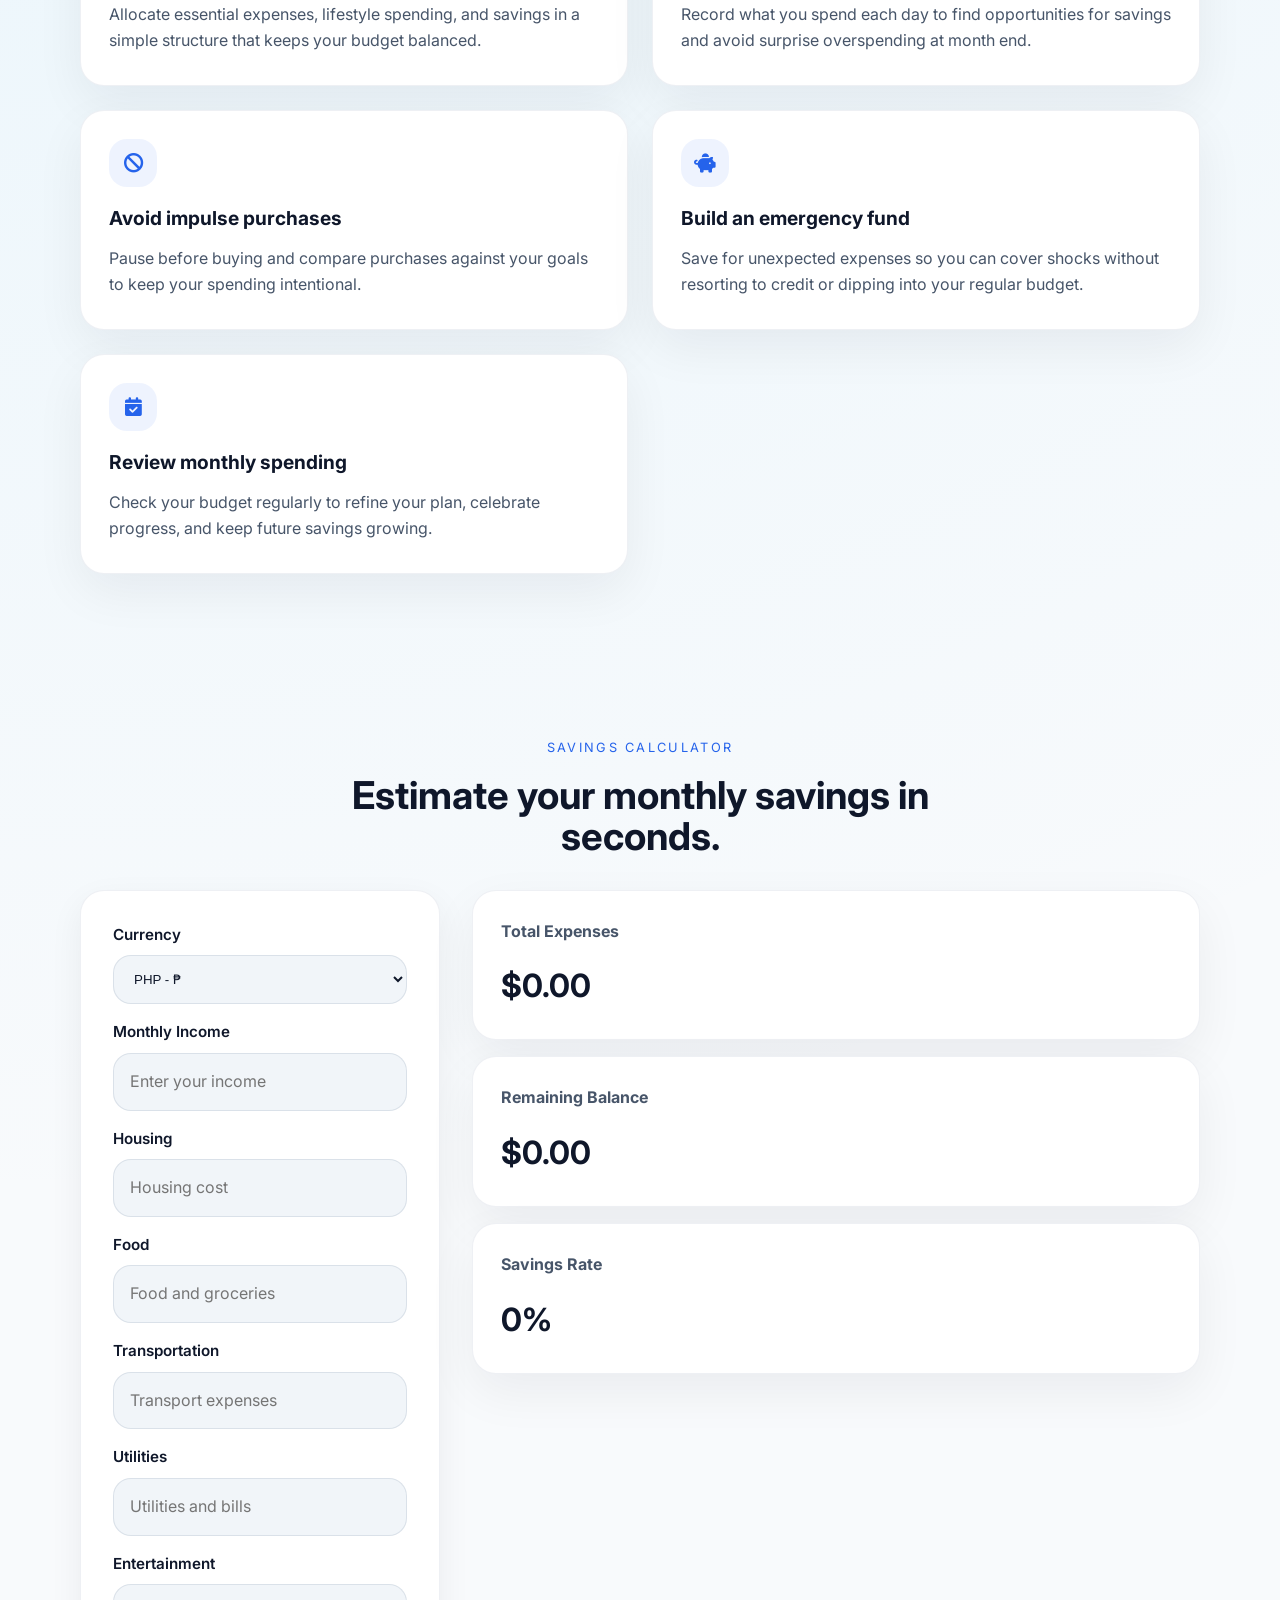
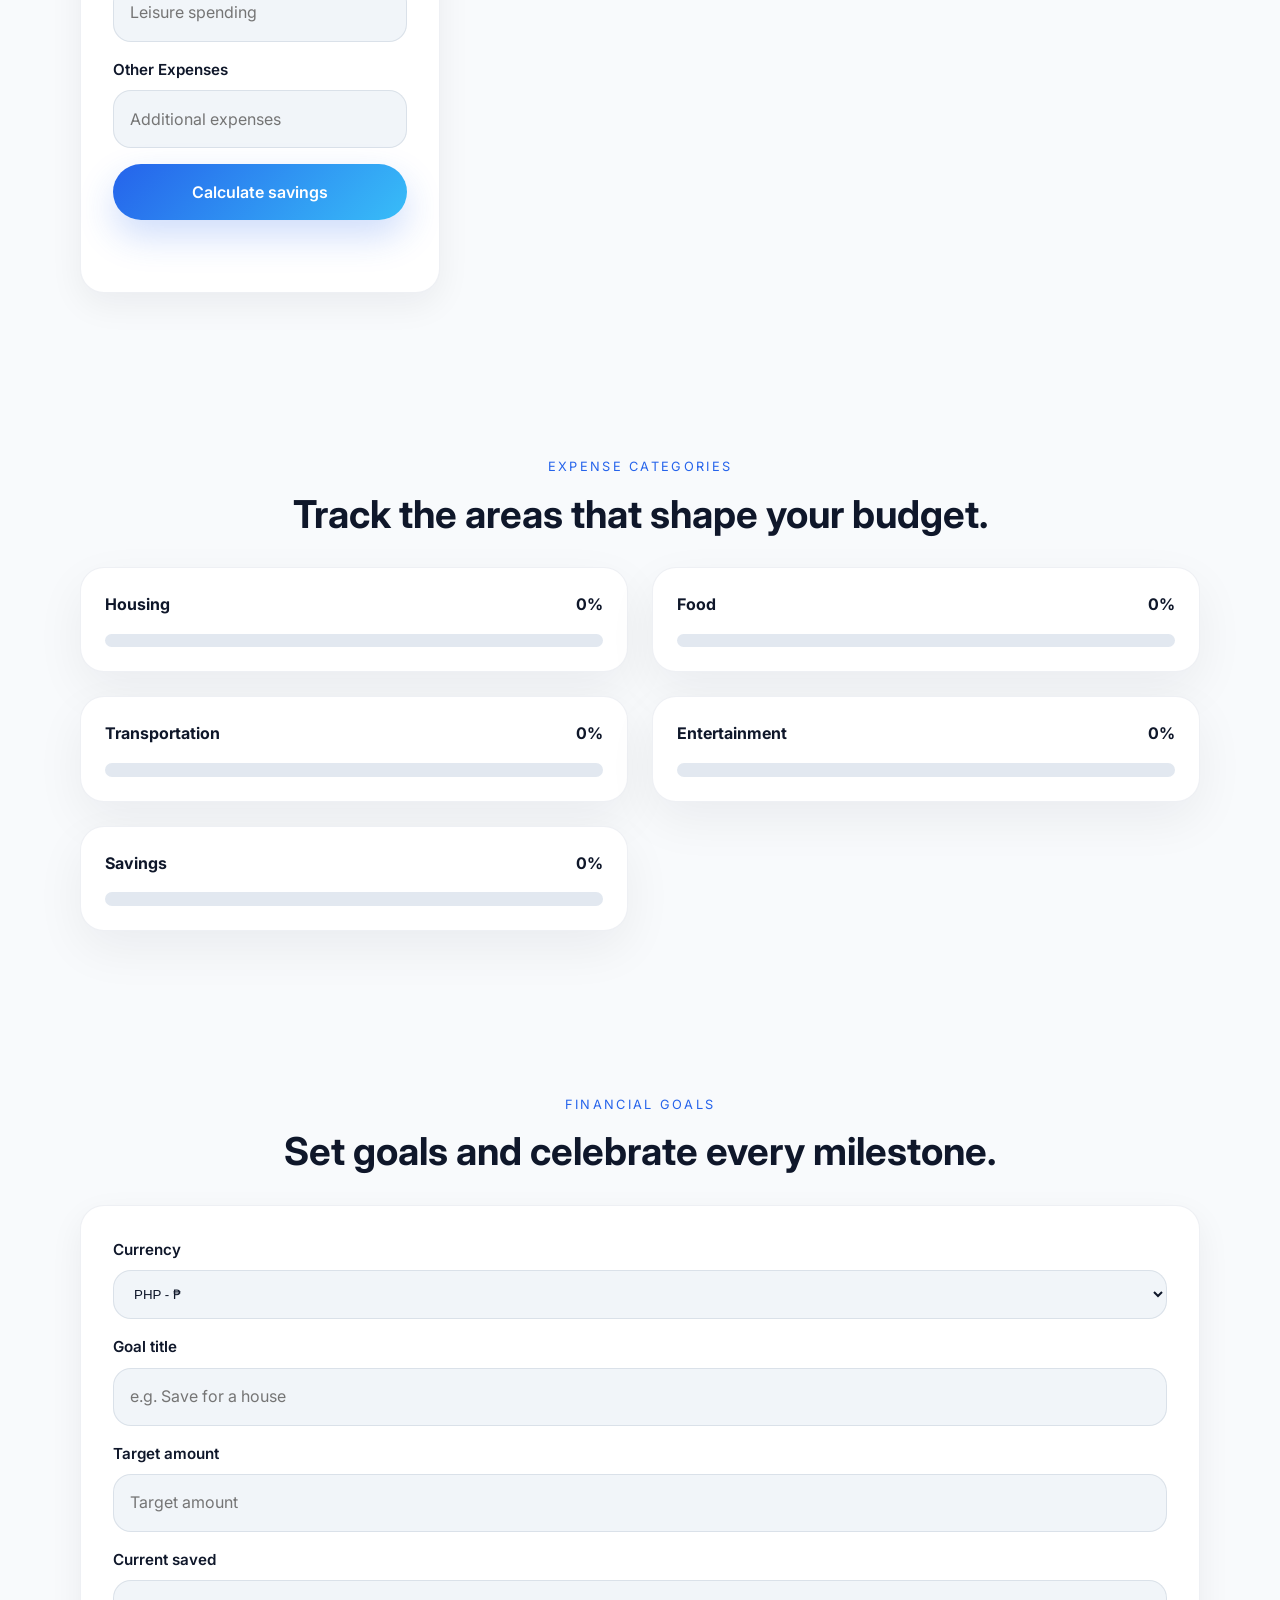
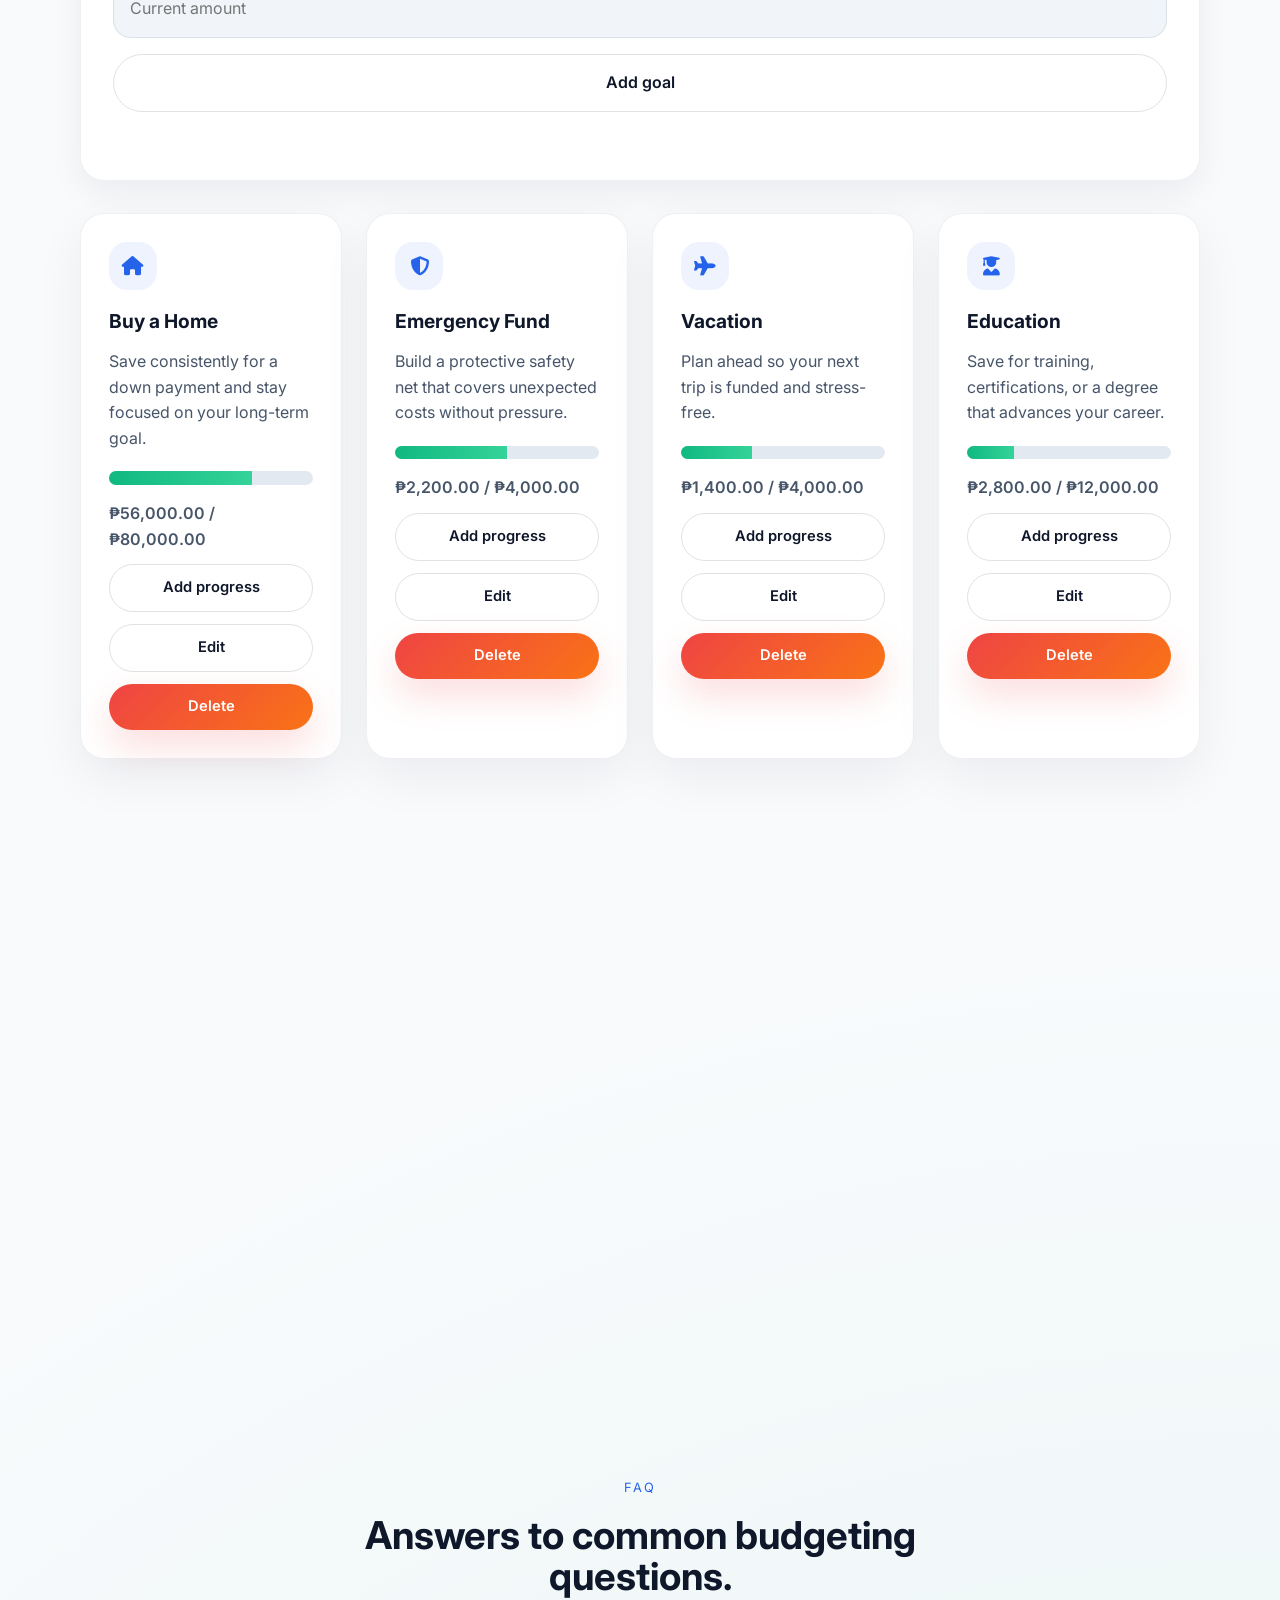
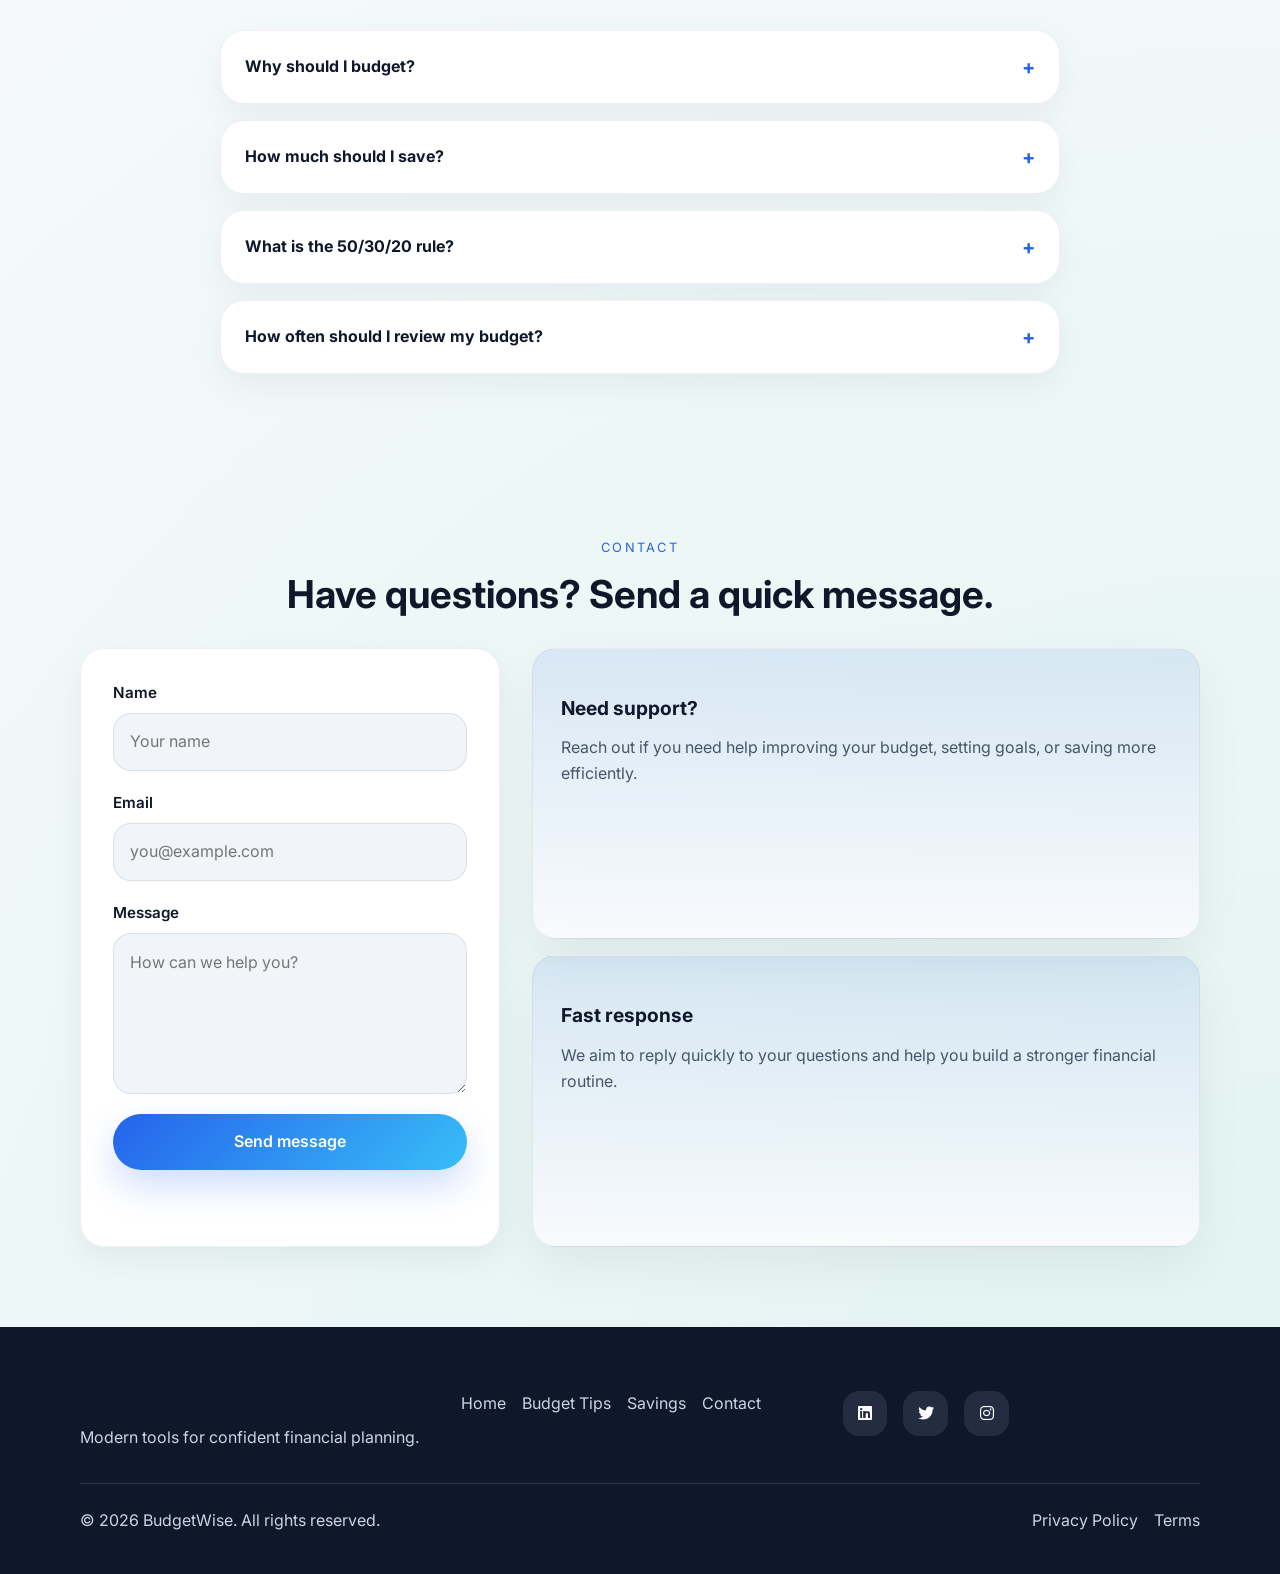
==== commit 1e64dba9: "Add Philippine Peso currency option" ====
--- a/index.html
+++ b/index.html
@@ -128,6 +128,7 @@
               <option value="CAD">CAD - C$</option>
               <option value="JPY">JPY - ¥</option>
               <option value="SGD">SGD - S$</option>
+              <option value="PHP">PHP - ₱</option>
             </select>
           </div>
           <div class="field-group">
@@ -224,6 +225,7 @@
               <option value="CAD">CAD - C$</option>
               <option value="JPY">JPY - ¥</option>
               <option value="SGD">SGD - S$</option>
+              <option value="PHP">PHP - ₱</option>
             </select>
           </div>
           <div class="field-group">
